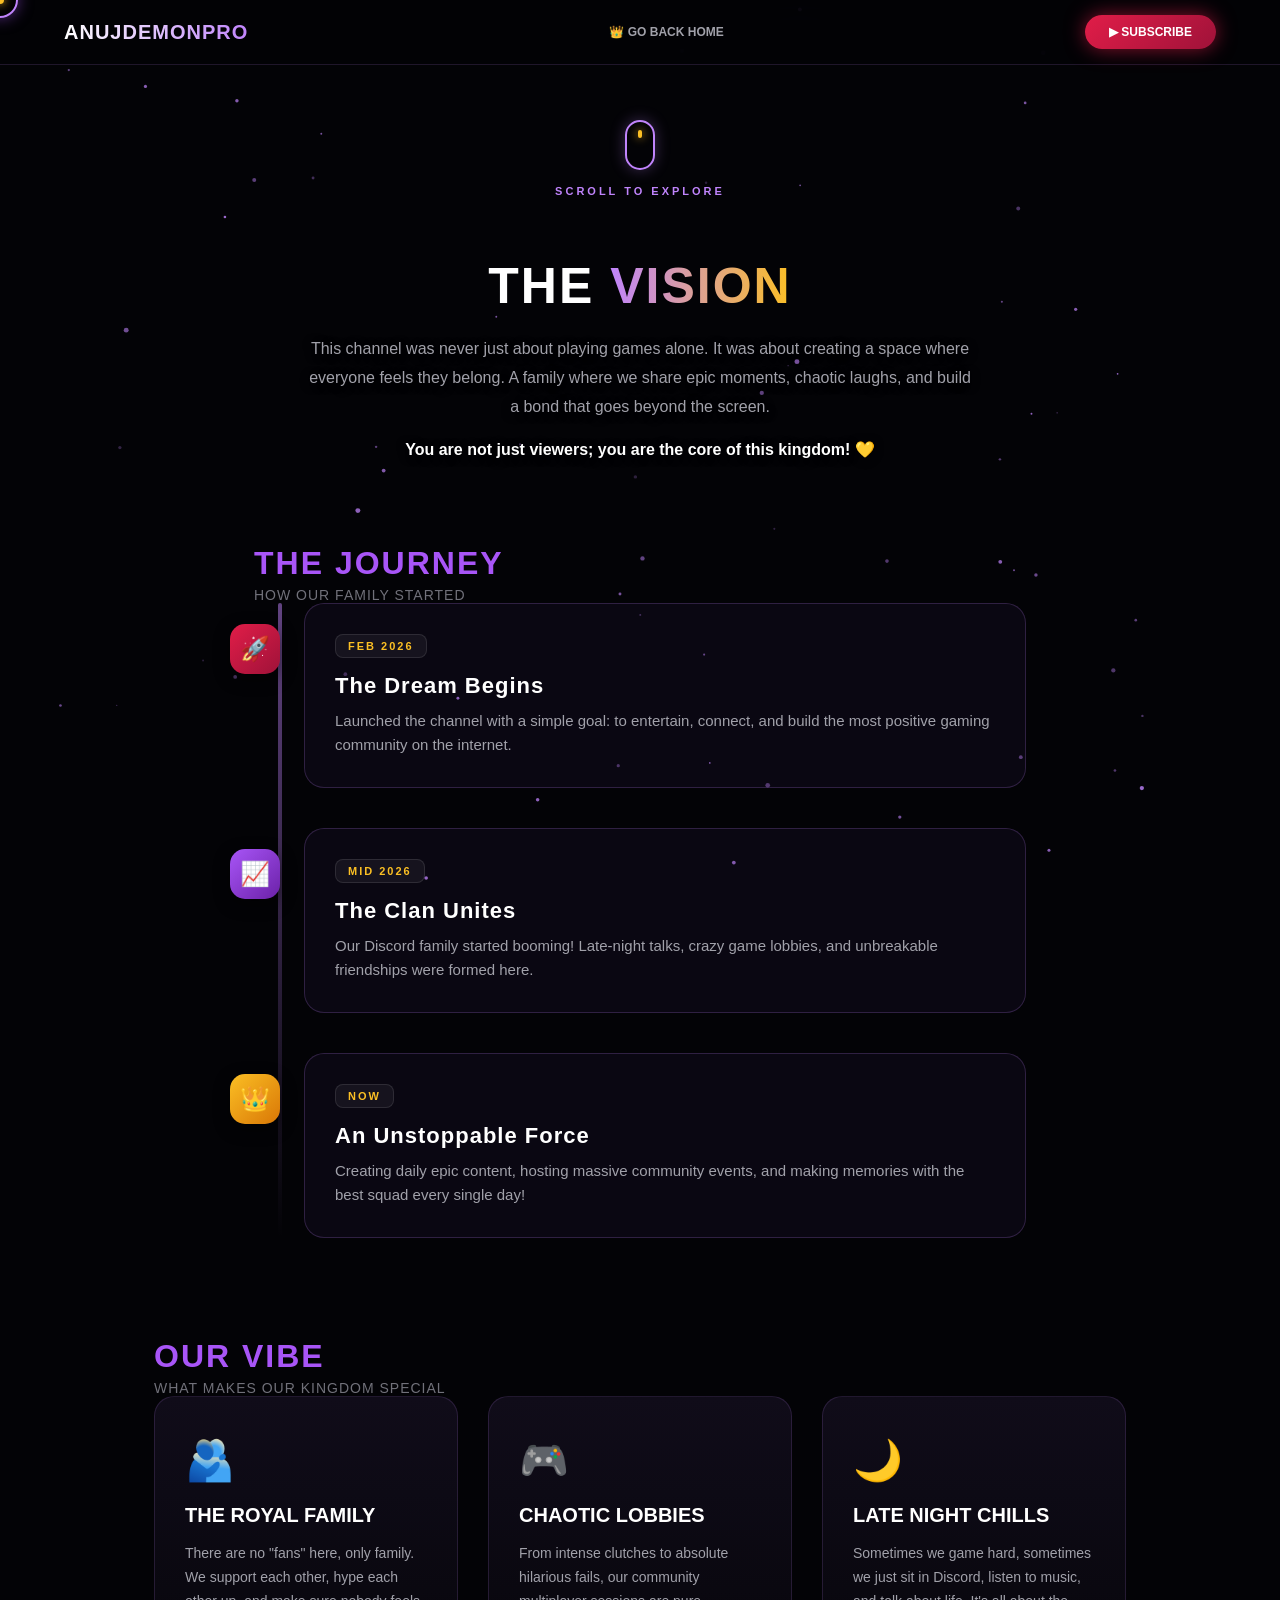
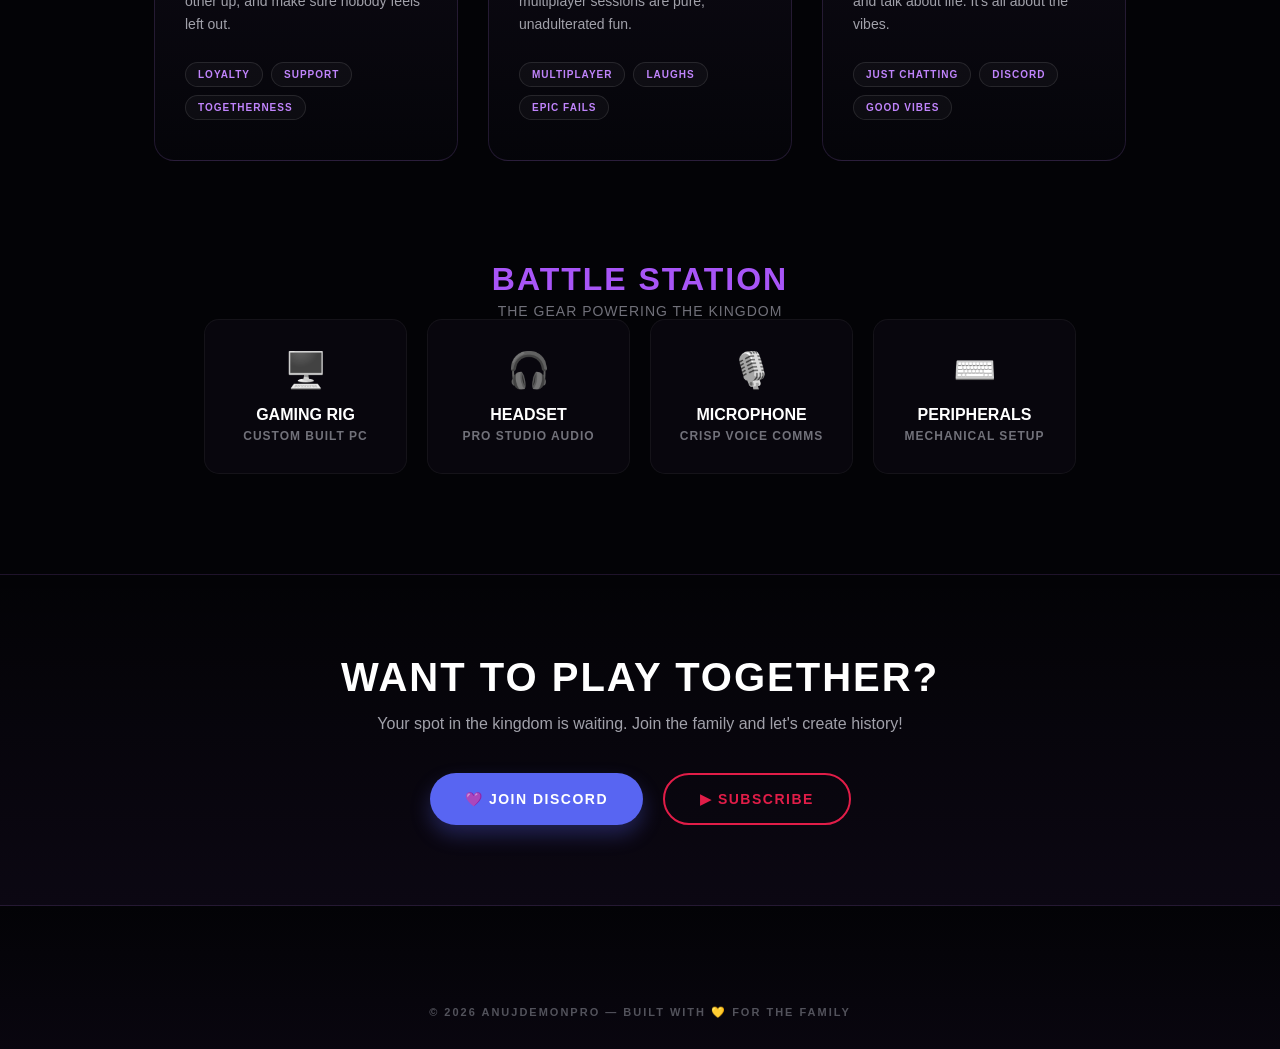
==== explore.html @ 18b60861 "Add files via upload" ====
<!DOCTYPE html>
<html lang="en">
<head>
    <meta charset="UTF-8">
    <meta name="viewport" content="width=device-width, initial-scale=1.0">
    <title>The Journey & Family | Anujdemonpro</title>
    <!-- Dono CSS Linked -->
    <link rel="stylesheet" href="style.css">
    <link rel="stylesheet" href="explore.css">
</head>
<body>

    <!-- CUSTOM CURSOR & PARTICLES -->
    <div class="cursor-dot"></div>
    <div class="cursor-outline"></div>
    <canvas id="particles-canvas"></canvas>

    <!-- NAVIGATION BAR -->
    <nav>
        <div class="logo-box">
            <span class="logo-title">ANUJDEMONPRO</span>
        </div>
        <div class="nav-links">
            <a href="index.html#home" class="snd-hover">👑 Go Back Home</a>
        </div>
        <a href="https://youtube.com/@anujdemonpro" target="_blank" style="text-decoration: none;">
            <button class="sub-btn snd-click touch-anim">▶ Subscribe</button>
        </a>
    </nav>

    <!-- SPACER FOR NAVBAR -->
    <div style="height: 100px;"></div>

    <!-- BOUNCING SCROLL INDICATOR -->
    <div class="scroll-wrapper reveal">
        <div class="mouse-icon">
            <div class="wheel"></div>
        </div>
        <span class="scroll-text">Scroll to Explore</span>
    </div>

    <!-- THE VISION (Family Focus) -->
    <section class="vision-section reveal">
        <h1 class="page-main-title">THE <span class="highlight">VISION</span></h1>
        <p class="vision-desc">
            This channel was never just about playing games alone. It was about creating a space where everyone feels they belong. 
            A family where we share epic moments, chaotic laughs, and build a bond that goes beyond the screen. 
            <strong>You are not just viewers; you are the core of this kingdom! 💛</strong>
        </p>
    </section>

    <!-- THE JOURNEY TIMELINE -->
    <section class="journey-section">
        <div class="section-header reveal">
            <h2 class="content-title">THE JOURNEY</h2>
            <p class="content-subtitle">How our family started</p>
        </div>
        
        <div class="timeline-container">
            <!-- Timeline Item 1 -->
            <div class="timeline-box reveal touch-anim">
                <div class="icon-block start-icon">🚀</div>
                <div class="timeline-content">
                    <span class="date-badge">FEB 2026</span>
                    <h3 class="box-title">The Dream Begins</h3>
                    <p class="box-desc">Launched the channel with a simple goal: to entertain, connect, and build the most positive gaming community on the internet.</p>
                </div>
            </div>

            <!-- Timeline Item 2 -->
            <div class="timeline-box reveal touch-anim">
                <div class="icon-block growth-icon">📈</div>
                <div class="timeline-content">
                    <span class="date-badge">MID 2026</span>
                    <h3 class="box-title">The Clan Unites</h3>
                    <p class="box-desc">Our Discord family started booming! Late-night talks, crazy game lobbies, and unbreakable friendships were formed here.</p>
                </div>
            </div>

            <!-- Timeline Item 3 -->
            <div class="timeline-box reveal touch-anim">
                <div class="icon-block crown-icon">👑</div>
                <div class="timeline-content">
                    <span class="date-badge">NOW</span>
                    <h3 class="box-title">An Unstoppable Force</h3>
                    <p class="box-desc">Creating daily epic content, hosting massive community events, and making memories with the best squad every single day!</p>
                </div>
            </div>
        </div>
    </section>

    <!-- OUR GAMING VIBES CARDS -->
    <section class="vibe-section">
        <div class="section-header reveal">
            <h2 class="content-title">OUR VIBE</h2>
            <p class="content-subtitle">What makes our kingdom special</p>
        </div>

        <div class="vibe-grid">
            <div class="vibe-card reveal touch-anim">
                <div class="vibe-icon">🫂</div>
                <h3 class="vibe-title">The Royal Family</h3>
                <p class="vibe-desc">There are no "fans" here, only family. We support each other, hype each other up, and make sure nobody feels left out.</p>
                <div class="vibe-tags">
                    <span>Loyalty</span>
                    <span>Support</span>
                    <span>Togetherness</span>
                </div>
            </div>

            <div class="vibe-card reveal touch-anim">
                <div class="vibe-icon">🎮</div>
                <h3 class="vibe-title">Chaotic Lobbies</h3>
                <p class="vibe-desc">From intense clutches to absolute hilarious fails, our community multiplayer sessions are pure, unadulterated fun.</p>
                <div class="vibe-tags">
                    <span>Multiplayer</span>
                    <span>Laughs</span>
                    <span>Epic Fails</span>
                </div>
            </div>

            <div class="vibe-card reveal touch-anim">
                <div class="vibe-icon">🌙</div>
                <h3 class="vibe-title">Late Night Chills</h3>
                <p class="vibe-desc">Sometimes we game hard, sometimes we just sit in Discord, listen to music, and talk about life. It's all about the vibes.</p>
                <div class="vibe-tags">
                    <span>Just Chatting</span>
                    <span>Discord</span>
                    <span>Good Vibes</span>
                </div>
            </div>
        </div>
    </section>

    <!-- BATTLE STATION SETUP -->
    <section class="setup-section reveal">
        <div class="section-header">
            <h2 class="content-title">BATTLE STATION</h2>
            <p class="content-subtitle">The gear powering the kingdom</p>
        </div>
        <div class="setup-grid">
            <div class="setup-item touch-anim">
                <div class="setup-icon">🖥️</div>
                <h4>Gaming Rig</h4>
                <p>Custom Built PC</p>
            </div>
            <div class="setup-item touch-anim">
                <div class="setup-icon">🎧</div>
                <h4>Headset</h4>
                <p>Pro Studio Audio</p>
            </div>
            <div class="setup-item touch-anim">
                <div class="setup-icon">🎙️</div>
                <h4>Microphone</h4>
                <p>Crisp Voice Comms</p>
            </div>
            <div class="setup-item touch-anim">
                <div class="setup-icon">⌨️</div>
                <h4>Peripherals</h4>
                <p>Mechanical Setup</p>
            </div>
        </div>
    </section>

    <!-- CALL TO ACTION -->
    <section class="cta-section reveal">
        <h2 class="cta-title">WANT TO PLAY TOGETHER?</h2>
        <p class="cta-desc">Your spot in the kingdom is waiting. Join the family and let's create history!</p>
        <div class="cta-buttons">
            <a href="https://discord.gg/5fRu2tfrH" target="_blank" class="cta-btn discord-btn touch-anim">💜 JOIN DISCORD</a>
            <a href="https://youtube.com/@anujdemonpro" target="_blank" class="cta-btn yt-btn touch-anim">▶ SUBSCRIBE</a>
        </div>
    </section>

    <!-- FOOTER -->
    <footer class="main-footer" style="margin-top: 0;">
        <div class="footer-bottom">
            <p>© 2026 ANUJDEMONPRO — BUILT WITH 💛 FOR THE FAMILY</p>
        </div>
    </footer>

    <!-- MAIN SOUNDS & CURSOR SCRIPT -->
    <script src="script.js"></script>
    
    <!-- YAHAN TERA NAYA 3D TILT & MAGNETIC ANIMATION SCRIPT HAI -->
    <script src="explore-anim.js"></script>
</body>
</html>
---- style.css ----
:root {
    --purple: #c084fc;
    --purple-glow: #a855f7;
    --yellow: #fbbf24;
    --red: #e11d48;
    --bg-dark: #030306;
}

* { margin: 0; padding: 0; box-sizing: border-box; cursor: none !important; }
html { scroll-behavior: smooth; }

body { 
    background-color: var(--bg-dark); 
    color: white; 
    font-family: 'Segoe UI', Roboto, sans-serif; 
    overflow-x: hidden;
    position: relative;
}

/* Custom Gaming Cursor */
.cursor-dot, .cursor-outline {
    pointer-events: none;
    position: fixed;
    top: 0; left: 0;
    transform: translate(-50%, -50%);
    border-radius: 50%;
    z-index: 9999;
    transition: opacity 0.3s ease;
}
.cursor-dot { width: 8px; height: 8px; background-color: var(--yellow); box-shadow: 0 0 10px var(--yellow); }
.cursor-outline { width: 36px; height: 36px; border: 2px solid var(--purple); box-shadow: 0 0 15px rgba(168, 85, 247, 0.5); transition: transform 0.15s ease-out, width 0.2s, height 0.2s; }

/* Interactive Particles Canvas */
#particles-canvas { position: fixed; top: 0; left: 0; width: 100%; height: 100%; pointer-events: none; z-index: 1; }

/* Navigation Bar */
nav { 
    display: flex; justify-content: space-between; align-items: center; 
    padding: 15px 5%; background: rgba(3, 3, 6, 0.85); backdrop-filter: blur(20px);
    position: fixed; top: 0; left: 0; width: 100%; z-index: 1000;
    border-bottom: 1px solid rgba(192, 132, 252, 0.15);
}
.logo-box { display: flex; align-items: center; gap: 12px; }
.logo-title { font-weight: 900; font-size: 20px; letter-spacing: 1px; background: linear-gradient(90deg, #fff, var(--purple)); -webkit-background-clip: text; -webkit-text-fill-color: transparent; }
.nav-links { display: flex; gap: 25px; font-size: 12px; font-weight: 700; text-transform: uppercase; }
.nav-links a { color: #a1a1aa; text-decoration: none; transition: 0.3s; }
.nav-links a:hover { color: var(--purple); }
.sub-btn { 
    background: linear-gradient(135deg, var(--red), #9f1239); padding: 10px 24px; border-radius: 20px; border: none; 
    color: white; font-weight: 800; font-size: 12px; text-transform: uppercase;
    box-shadow: 0 0 20px rgba(225, 29, 72, 0.6); transition: all 0.3s ease;
}
.sub-btn:hover { transform: scale(1.08); box-shadow: 0 0 30px rgba(225, 29, 72, 0.9); }

/* Hero Section */
.hero-section {
    min-height: 100vh; width: 100%; display: flex; align-items: center; padding: 120px 5% 60px 5%;
    background-image: linear-gradient(180deg, rgba(3, 3, 6, 0.4) 0%, rgba(3, 3, 6, 0.1) 50%, rgba(3, 3, 6, 0.95) 100%), 
                      url('https://cdn.phototourl.com/free/2026-07-29-9d5be3e8-eceb-4cd6-99ad-277b46fce14f.png');
    background-size: cover; background-position: center center; background-repeat: no-repeat; position: relative; z-index: 2;
}
.hero-content { max-width: 600px; z-index: 2; }
.tag-badge { display: inline-flex; align-items: center; gap: 8px; font-size: 11px; font-weight: 800; color: var(--yellow); letter-spacing: 2px; margin-bottom: 15px; text-transform: uppercase; padding: 6px 16px; background: rgba(251, 191, 36, 0.15); border-radius: 30px; border: 1px solid rgba(251, 191, 36, 0.4); backdrop-filter: blur(10px); }
.main-title { font-size: clamp(34px, 5.5vw, 65px); font-weight: 900; line-height: 1.05; letter-spacing: 1px; margin-bottom: 15px; text-transform: uppercase; text-shadow: 0 4px 20px rgba(0,0,0,0.8); }
.title-shimmer { background: linear-gradient(90deg, var(--purple), var(--yellow), #38bdf8, var(--purple)); background-size: 300%; -webkit-background-clip: text; -webkit-text-fill-color: transparent; animation: shimmer 5s linear infinite; }
@keyframes shimmer { 0% { background-position: 0% 50%; } 100% { background-position: 300% 50%; } }
.description { font-size: 15px; color: #e4e4e7; line-height: 1.6; margin-bottom: 25px; text-shadow: 0 2px 10px rgba(0,0,0,0.9); }
.btn-container { display: flex; gap: 15px; flex-wrap: wrap; }
.btn-ultra { background: linear-gradient(135deg, #a855f7, #6b21a8); color: white; padding: 14px 32px; border-radius: 30px; border: none; font-weight: 800; font-size: 12px; letter-spacing: 1.5px; box-shadow: 0 0 25px rgba(168, 85, 247, 0.6); text-transform: uppercase; transition: all 0.3s ease; }
.btn-ultra:hover { transform: translateY(-3px) scale(1.03); box-shadow: 0 0 35px rgba(168, 85, 247, 0.9); }
.btn-secondary { background: rgba(0, 0, 0, 0.4); color: white; padding: 14px 32px; border-radius: 30px; border: 1px solid rgba(255, 255, 255, 0.3); font-weight: 800; font-size: 12px; letter-spacing: 1.5px; backdrop-filter: blur(10px); text-transform: uppercase; transition: all 0.3s ease; }
.btn-secondary:hover { background: rgba(255, 255, 255, 0.15); transform: translateY(-3px); border-color: var(--purple); }

/* Stats Card */
.stats-wrapper { padding: 20px 5% 40px 5%; position: relative; z-index: 2; background: var(--bg-dark); }
.stats-card { max-width: 1100px; margin: 0 auto; background: rgba(12, 8, 20, 0.85); border: 1px solid rgba(251, 191, 36, 0.2); border-radius: 20px; padding: 50px 30px; display: flex; justify-content: space-around; flex-wrap: wrap; gap: 40px; box-shadow: 0 10px 40px rgba(0,0,0,0.8), inset 0 0 30px rgba(192, 132, 252, 0.05); backdrop-filter: blur(10px); }
.stat-box { text-align: center; flex: 1; min-width: 180px; }
.stat-number { font-size: clamp(36px, 5vw, 48px); font-weight: 900; font-family: 'Arial Black', Impact, sans-serif; background: linear-gradient(90deg, var(--purple), var(--yellow)); -webkit-background-clip: text; -webkit-text-fill-color: transparent; margin-bottom: 10px; letter-spacing: 1px; transition: all 0.3s ease; }
.stat-number.active-anim { animation: pulseGlow 2s infinite alternate ease-in-out; }
@keyframes pulseGlow { 0% { filter: drop-shadow(0 0 5px rgba(192, 132, 252, 0.4)); transform: scale(1); } 100% { filter: drop-shadow(0 0 15px rgba(251, 191, 36, 0.6)); transform: scale(1.05); } }
.stat-label { font-size: 12px; color: #71717a; text-transform: uppercase; letter-spacing: 2px; font-weight: 800; }

/* PROFILE BIO SECTION */
.bio-wrapper { padding: 40px 5%; position: relative; z-index: 2; display: flex; justify-content: center; }
.bio-card { 
    background: #0d0a15; border-radius: 24px; overflow: hidden; 
    max-width: 420px; width: 100%; 
    box-shadow: 0 15px 40px rgba(0,0,0,0.7), 0 0 20px rgba(255, 51, 133, 0.1); 
    border: 1px solid rgba(255, 51, 133, 0.2);
    transition: transform 0.5s cubic-bezier(0.175, 0.885, 0.32, 1.275), box-shadow 0.5s ease;
}
.bio-card:hover { transform: translateY(-10px) scale(1.02); box-shadow: 0 20px 50px rgba(0,0,0,0.8), 0 0 40px rgba(255, 51, 133, 0.4); border-color: #ff007f; }
.bio-header-bg { background: linear-gradient(135deg, #ff007f, #9d4edd); padding: 50px 20px; display: flex; justify-content: center; align-items: center; position: relative; background-image: radial-gradient(white 1px, transparent 1px); background-size: 30px 30px; background-position: 0 0, 15px 15px; }
@keyframes floatAvatar { 0% { transform: translateY(0px); box-shadow: 0 10px 30px rgba(0,0,0,0.4); } 50% { transform: translateY(-12px); box-shadow: 0 25px 45px rgba(255, 255, 255, 0.4); } 100% { transform: translateY(0px); box-shadow: 0 10px 30px rgba(0,0,0,0.4); } }
.bio-avatar { width: 170px; height: 170px; border-radius: 20px; object-fit: cover; border: 3px solid rgba(255,255,255,0.4); animation: floatAvatar 4s ease-in-out infinite; transition: transform 0.4s cubic-bezier(0.175, 0.885, 0.32, 1.275); }
.bio-avatar:hover { transform: scale(1.1) rotate(5deg) !important; border-color: white; }
.bio-content { padding: 30px; }
.bio-subtitle { color: #fbbf24; font-size: 11px; font-weight: 800; letter-spacing: 2px; text-transform: uppercase; display: block; margin-bottom: 12px; }
.bio-title { color: #ff3385; font-size: 26px; font-weight: 900; letter-spacing: 1px; margin-bottom: 20px; text-transform: uppercase; }
.bio-text { font-size: 14px; line-height: 1.6; margin-bottom: 15px; }
.primary-text { color: #f4f4f5; font-size: 15px;}
.secondary-text { color: #8f8f9d; }

.bio-tags { display: flex; gap: 10px; flex-wrap: wrap; margin: 25px 0; }
.game-tag { font-size: 10px; font-weight: 800; padding: 6px 14px; border-radius: 8px; text-transform: uppercase; letter-spacing: 1px; }
.vibe-tag { background: rgba(255, 51, 133, 0.1); color: #ff3385; border: 1px solid rgba(255, 51, 133, 0.3); }
.fun-tag { background: rgba(168, 85, 247, 0.1); color: #c084fc; border: 1px solid rgba(168, 85, 247, 0.3); }
.fam-tag { background: rgba(251, 191, 36, 0.1); color: #fbbf24; border: 1px solid rgba(251, 191, 36, 0.3); }
.read-more-link { color: #ff3385; font-size: 12px; font-weight: 800; text-transform: uppercase; letter-spacing: 2px; text-decoration: none; display: inline-block; transition: 0.3s; }
.read-more-link:hover { color: #fff; transform: translateX(5px); }

/* SOCIAL COMMUNITY SECTION - Grid Background & Glowing Borders */
.social-wrapper { padding: 60px 5% 100px 5%; position: relative; z-index: 2; background: var(--bg-dark); background-image: linear-gradient(rgba(255, 255, 255, 0.02) 1px, transparent 1px), linear-gradient(90deg, rgba(255, 255, 255, 0.02) 1px, transparent 1px); background-size: 40px 40px; }
.social-header { text-align: center; margin-bottom: 50px; }
.content-title { font-size: 32px; font-weight: 900; color: var(--purple-glow); text-transform: uppercase; letter-spacing: 2px; margin-bottom: 5px; }
.content-subtitle { color: #71717a; font-size: 14px; text-transform: uppercase; letter-spacing: 1px; }

.social-cards-container { display: flex; justify-content: center; gap: 30px; flex-wrap: wrap; max-width: 1200px; margin: 0 auto; }
.social-card { display: flex; align-items: center; gap: 20px; width: 100%; max-width: 350px; padding: 25px; border-radius: 20px; text-decoration: none; transition: all 0.4s cubic-bezier(0.175, 0.885, 0.32, 1.275); position: relative; overflow: hidden; }

@keyframes borderGlow { 0% { background-position: 0% 50%; } 50% { background-position: 100% 50%; } 100% { background-position: 0% 50%; } }

.discord-card { border: 2px solid transparent; background: linear-gradient(rgba(15, 10, 25, 0.95), rgba(15, 10, 25, 0.95)) padding-box, linear-gradient(90deg, transparent, #5865F2, #5865F2, transparent) border-box; background-size: 300% 300%; animation: borderGlow 4s linear infinite; box-shadow: 0 10px 30px rgba(88, 101, 242, 0.05); }
.discord-card:hover { transform: translateY(-10px) scale(1.03); box-shadow: 0 15px 40px rgba(88, 101, 242, 0.4), inset 0 0 20px rgba(88, 101, 242, 0.1); }
.discord-icon { color: #5865F2; filter: drop-shadow(0 0 15px rgba(88, 101, 242, 0.6)); }

.insta-card { border: 2px solid transparent; background: linear-gradient(rgba(15, 10, 25, 0.95), rgba(15, 10, 25, 0.95)) padding-box, linear-gradient(90deg, transparent, #E1306C, #F56040, transparent) border-box; background-size: 300% 300%; animation: borderGlow 4s linear infinite reverse; box-shadow: 0 10px 30px rgba(225, 48, 108, 0.05); }
.insta-card:hover { transform: translateY(-10px) scale(1.03); box-shadow: 0 15px 40px rgba(225, 48, 108, 0.4), inset 0 0 20px rgba(225, 48, 108, 0.1); }
.insta-icon { color: #E1306C; filter: drop-shadow(0 0 15px rgba(225, 48, 108, 0.6)); }

.youtube-card { border: 2px solid transparent; background: linear-gradient(rgba(15, 10, 25, 0.95), rgba(15, 10, 25, 0.95)) padding-box, linear-gradient(90deg, transparent, #FF0000, #ff4d4d, transparent) border-box; background-size: 300% 300%; animation: borderGlow 4s linear infinite; box-shadow: 0 10px 30px rgba(255, 0, 0, 0.05); }
.youtube-card:hover { transform: translateY(-10px) scale(1.03); box-shadow: 0 15px 40px rgba(255, 0, 0, 0.4), inset 0 0 20px rgba(255, 0, 0, 0.1); }
.youtube-icon { color: #FF0000; filter: drop-shadow(0 0 15px rgba(255, 0, 0, 0.6)); }

.social-icon { transition: transform 0.4s ease; display: flex; justify-content: center; align-items: center; }
.social-card:hover .social-icon { transform: scale(1.2) rotate(-5deg); }
.social-text h3 { color: #fff; font-size: 18px; font-weight: 900; letter-spacing: 1px; text-transform: uppercase; margin-bottom: 5px; }
.social-text p { color: #a1a1aa; font-size: 12px; font-weight: 600; text-transform: uppercase; letter-spacing: 1px; }

/* Reveal Classes */
.reveal { opacity: 0; transform: translateY(30px); transition: all 0.8s ease; }
.reveal.active { opacity: 1; transform: translateY(0); }

/* MAIN SPARKLE FOOTER */
.main-footer {
    position: relative;
    background: linear-gradient(to bottom, #030306, #09060f);
    border-top: 1px solid rgba(192, 132, 252, 0.15);
    padding: 70px 5% 30px 5%;
    overflow: hidden;
    z-index: 2;
}

.footer-sparkles {
    position: absolute; top: 0; left: 0; right: 0; bottom: 0;
    background-image: 
        radial-gradient(circle at 15% 25%, rgba(192, 132, 252, 0.5) 1px, transparent 2px),
        radial-gradient(circle at 85% 35%, rgba(251, 191, 36, 0.6) 2px, transparent 3px),
        radial-gradient(circle at 35% 75%, rgba(255, 51, 133, 0.5) 1.5px, transparent 2px),
        radial-gradient(circle at 75% 85%, rgba(56, 189, 248, 0.6) 2px, transparent 3px),
        radial-gradient(circle at 50% 15%, rgba(255, 255, 255, 0.4) 1px, transparent 2px);
    background-size: 120px 120px;
    animation: sparkleAnim 4s infinite alternate ease-in-out; opacity: 0.7; pointer-events: none; 
}
@keyframes sparkleAnim {
    0% { opacity: 0.2; transform: translateY(0) scale(1); }
    50% { opacity: 1; transform: translateY(-5px) scale(1.1); }
    100% { opacity: 0.2; transform: translateY(-10px) scale(1); }
}

.footer-content { display: flex; justify-content: space-between; flex-wrap: wrap; gap: 50px; max-width: 1100px; margin: 0 auto; padding-bottom: 40px; border-bottom: 1px solid rgba(255, 255, 255, 0.05); position: relative; z-index: 5; }

.footer-brand { flex: 2; min-width: 300px; }
.footer-logo-container { display: flex; align-items: center; gap: 15px; margin-bottom: 20px; }
.footer-icon { background: linear-gradient(135deg, #ff007f, #9d4edd); width: 45px; height: 45px; border-radius: 12px; display: flex; justify-content: center; align-items: center; font-size: 22px; box-shadow: 0 0 20px rgba(255, 0, 127, 0.4); }
.footer-name-box { display: flex; flex-direction: column; }
.footer-name { color: #ff3385; font-size: 20px; font-weight: 900; letter-spacing: 2px; }
.footer-handle { color: #71717a; font-size: 11px; font-weight: 600; text-transform: uppercase; letter-spacing: 1px; }
.footer-desc { color: #a1a1aa; font-size: 14px; line-height: 1.7; max-width: 380px; }

.footer-links-group { flex: 1; min-width: 150px; display: flex; flex-direction: column; gap: 15px; }
.footer-heading { color: #a1a1aa; font-size: 12px; font-weight: 800; letter-spacing: 3px; text-transform: uppercase; margin-bottom: 10px; }
.footer-links-group a { color: #c084fc; text-decoration: none; font-size: 14px; font-weight: 700; transition: 0.3s; display: inline-flex; align-items: center; gap: 8px; }
.footer-links-group a:hover { color: #fbbf24; transform: translateX(5px); }

.footer-social-row { display: flex; flex-direction: row; gap: 20px; flex-wrap: wrap; }
.footer-social-row a { display: flex; align-items: center; gap: 8px; color: #a1a1aa; text-decoration: none; font-size: 14px; font-weight: 700; transition: all 0.3s ease; }
.footer-social-row a svg { transition: transform 0.3s ease; }
.footer-social-row a:hover { transform: translateY(-3px); }
.footer-social-row a:hover svg { transform: scale(1.2); }

.footer-social-row a.yt-link:hover { color: #FF0000; filter: drop-shadow(0 0 5px rgba(255, 0, 0, 0.5)); }
.footer-social-row a.dc-link:hover { color: #5865F2; filter: drop-shadow(0 0 5px rgba(88, 101, 242, 0.5)); }
.footer-social-row a.ig-link:hover { color: #E1306C; filter: drop-shadow(0 0 5px rgba(225, 48, 108, 0.5)); }

.footer-bottom { text-align: center; padding-top: 30px; color: #52525b; font-size: 11px; font-weight: 700; letter-spacing: 2px; text-transform: uppercase; position: relative; z-index: 5; }

/* Global Mobile Fixes */
@media (max-width: 768px) {
    * { cursor: auto !important; }
    .cursor-dot, .cursor-outline { display: none; }
    nav { flex-direction: column; padding: 10px; gap: 10px; height: auto; }
    .logo-title { font-size: 16px; }
    .nav-links { display: none; }
    .sub-btn { padding: 6px 15px; font-size: 10px; }
    .hero-section { min-height: auto; padding: 110px 5% 50px 5%; text-align: center; justify-content: center; background-position: center top; }
    .hero-content { background: rgba(3, 3, 6, 0.55); padding: 25px 20px; border-radius: 20px; backdrop-filter: blur(10px); }
    .social-card { max-width: 100%; }
    .bio-card { max-width: 100%; }
    .footer-content { flex-direction: column; text-align: center; gap: 30px; }
    .footer-logo-container { justify-content: center; }
    .footer-desc { margin: 0 auto; }
    .footer-links-group { align-items: center; }
    .footer-social-row { justify-content: center; }
}
---- explore.css ----
/* ==================================================
   🔥 EXPLORE PAGE CSS (LAYOUT & PRO ANIMATIONS) 🔥
================================================== */

/* SCROLL INDICATOR ANIMATION */
.scroll-wrapper { display: flex; flex-direction: column; align-items: center; justify-content: center; margin: 20px 0 60px 0; }
.mouse-icon { width: 30px; height: 50px; border: 2px solid var(--purple, #a855f7); border-radius: 20px; position: relative; box-shadow: 0 0 15px rgba(192, 132, 252, 0.3); }
.wheel { width: 4px; height: 8px; background: var(--yellow, #fbbf24); border-radius: 4px; position: absolute; top: 8px; left: 50%; transform: translateX(-50%); animation: scrollBounce 2s infinite cubic-bezier(0.15, 0.41, 0.69, 0.94); box-shadow: 0 0 10px var(--yellow, #fbbf24); }
@keyframes scrollBounce { 0% { opacity: 1; transform: translate(-50%, 0); } 50% { opacity: 0; transform: translate(-50%, 20px); } 100% { opacity: 0; transform: translate(-50%, 0); } }
.scroll-text { font-size: 11px; color: var(--purple, #a855f7); margin-top: 15px; font-weight: 800; text-transform: uppercase; letter-spacing: 3px; animation: pulseText 2s infinite; }
@keyframes pulseText { 0%, 100% { opacity: 0.5; } 50% { opacity: 1; } }

/* GLOBAL TOUCH/CLICK ANIMATION (Feels like pressing a real button) */
.touch-anim { transition: transform 0.2s cubic-bezier(0.4, 0, 0.2, 1), box-shadow 0.2s ease, border-color 0.2s ease; cursor: pointer; }
.touch-anim:active { transform: scale(0.95) translateY(2px) !important; box-shadow: 0 0 10px rgba(192, 132, 252, 0.8) !important; }

/* REVEAL ON SCROLL */
.reveal { opacity: 0; transform: translateY(40px); transition: all 0.8s cubic-bezier(0.5, 0, 0, 1); }
.reveal.active { opacity: 1; transform: translateY(0); }

/* THE VISION SECTION */
.vision-section { text-align: center; max-width: 800px; margin: 0 auto 80px auto; padding: 0 5%; }
.page-main-title { font-size: clamp(30px, 5vw, 50px); font-weight: 900; letter-spacing: 2px; margin-bottom: 20px; color: #fff; }
.page-main-title .highlight { 
    background: linear-gradient(90deg, var(--purple, #a855f7), var(--yellow, #fbbf24)); 
    -webkit-background-clip: text; 
    -webkit-text-fill-color: transparent; 
    animation: neonPulse 2s infinite alternate; 
}

@keyframes neonPulse {
    0% { filter: drop-shadow(0 0 5px rgba(251, 191, 36, 0.4)); }
    100% { filter: drop-shadow(0 0 20px rgba(168, 85, 247, 0.9)); }
}

.vision-desc { font-size: 16px; color: #a1a1aa; line-height: 1.8; text-shadow: 0 2px 10px rgba(0,0,0,0.5); }
.vision-desc strong { color: #fff; font-weight: 800; display: block; margin-top: 15px; }

/* THE JOURNEY TIMELINE (Blocky Icon Style) */
.journey-section { max-width: 900px; margin: 0 auto 100px auto; padding: 0 5%; position: relative; }
.timeline-container { position: relative; padding-left: 50px; }
.timeline-container::before { content: ''; position: absolute; left: 24px; top: 0; bottom: 0; width: 4px; background: linear-gradient(to bottom, var(--purple, #a855f7), transparent); border-radius: 5px; opacity: 0.5; }

.timeline-box { 
    position: relative; background: rgba(15, 10, 25, 0.7); border: 1px solid rgba(192, 132, 252, 0.2); border-radius: 20px; padding: 30px; margin-bottom: 40px; backdrop-filter: blur(10px); 
    transition: transform 0.3s cubic-bezier(0.175, 0.885, 0.32, 1.275), background 0.3s ease, box-shadow 0.3s ease;
    will-change: transform;
}
.timeline-box:hover { border-color: var(--purple, #a855f7); transform: translateX(10px); box-shadow: 0 10px 30px rgba(168, 85, 247, 0.15); }

/* Timeline Icons (Left Side) */
.icon-block { 
    position: absolute; left: -75px; top: 20px; width: 50px; height: 50px; border-radius: 15px; display: flex; justify-content: center; align-items: center; font-size: 24px; font-weight: bold; color: white; box-shadow: 0 5px 15px rgba(0,0,0,0.5); z-index: 2; transition: transform 0.3s ease; 
    animation: floatAnim 3.5s ease-in-out infinite; 
}
.start-icon { background: linear-gradient(135deg, #e11d48, #9f1239); }
.growth-icon { background: linear-gradient(135deg, #a855f7, #6b21a8); }
.crown-icon { background: linear-gradient(135deg, #fbbf24, #d97706); }
.timeline-box:hover .icon-block { transform: scale(1.15) rotate(5deg); }

.date-badge { display: inline-block; background: rgba(255,255,255,0.05); border: 1px solid rgba(255,255,255,0.1); padding: 5px 12px; border-radius: 8px; font-size: 11px; font-weight: 800; color: var(--yellow, #fbbf24); letter-spacing: 2px; margin-bottom: 15px; }
.box-title { font-size: 22px; font-weight: 900; color: #fff; margin-bottom: 10px; letter-spacing: 1px; }
.box-desc { font-size: 15px; color: #a1a1aa; line-height: 1.6; }

/* OUR VIBE CARDS (Family Focus) */
.vibe-section { max-width: 1100px; margin: 0 auto 100px auto; padding: 0 5%; }
.vibe-grid { display: grid; grid-template-columns: repeat(auto-fit, minmax(300px, 1fr)); gap: 30px; }
.vibe-card { 
    background: linear-gradient(180deg, rgba(20, 15, 30, 0.8) 0%, rgba(5, 5, 10, 0.9) 100%); border: 1px solid rgba(192, 132, 252, 0.15); border-radius: 20px; padding: 40px 30px; position: relative; overflow: hidden; 
    transition: transform 0.3s cubic-bezier(0.175, 0.885, 0.32, 1.275), background 0.3s ease, box-shadow 0.3s ease;
    will-change: transform;
}
.vibe-card:hover { border-color: rgba(168, 85, 247, 0.8); transform: translateY(-10px); box-shadow: 0 15px 40px rgba(168, 85, 247, 0.2); }

.vibe-icon { 
    font-size: 40px; margin-bottom: 20px; transition: transform 0.4s ease; 
    animation: floatAnim 4s ease-in-out infinite; 
    animation-delay: 1s; 
}
.vibe-card:hover .vibe-icon { transform: scale(1.2) translateY(-5px); }
.vibe-title { font-size: 20px; color: #fff; font-weight: 900; text-transform: uppercase; margin-bottom: 15px; }
.vibe-desc { font-size: 14px; color: #a1a1aa; line-height: 1.7; margin-bottom: 25px; min-height: 70px; }

.vibe-tags { display: flex; gap: 8px; flex-wrap: wrap; }
.vibe-tags span { background: rgba(255,255,255,0.03); border: 1px solid rgba(255,255,255,0.1); color: var(--purple, #a855f7); font-size: 10px; font-weight: 800; padding: 6px 12px; border-radius: 20px; text-transform: uppercase; letter-spacing: 1px; transition: 0.3s; }
.vibe-card:hover .vibe-tags span { background: rgba(168, 85, 247, 0.15); border-color: var(--purple, #a855f7); color: #fff; }

/* BATTLE STATION SETUP */
.setup-section { max-width: 1000px; margin: 0 auto 100px auto; padding: 0 5%; text-align: center; }
.setup-grid { display: flex; justify-content: center; flex-wrap: wrap; gap: 20px; }
.setup-item { 
    background: rgba(10, 8, 15, 0.8); border: 1px solid rgba(255,255,255,0.05); border-radius: 15px; padding: 30px 20px; min-width: 200px; flex: 1; max-width: 250px; 
    transition: transform 0.3s cubic-bezier(0.175, 0.885, 0.32, 1.275), background 0.3s ease, box-shadow 0.3s ease;
    will-change: transform;
}
.setup-item:hover { border-color: var(--yellow, #fbbf24); background: rgba(251, 191, 36, 0.05); }

.setup-icon { 
    font-size: 35px; margin-bottom: 15px; filter: grayscale(100%); transition: all 0.3s ease; 
    animation: floatAnim 3.5s ease-in-out infinite;
}
.setup-item:hover .setup-icon { filter: grayscale(0%); transform: scale(1.2); }
.setup-item h4 { color: #fff; font-size: 16px; font-weight: 800; margin-bottom: 5px; text-transform: uppercase; }
.setup-item p { color: #71717a; font-size: 12px; font-weight: 600; text-transform: uppercase; letter-spacing: 1px; }

/* CALL TO ACTION BOTTOM */
.cta-section { text-align: center; padding: 80px 5%; background: linear-gradient(0deg, rgba(168, 85, 247, 0.05) 0%, transparent 100%); border-top: 1px solid rgba(192, 132, 252, 0.1); margin-bottom: 0; }
.cta-title { font-size: clamp(28px, 4vw, 40px); font-weight: 900; color: #fff; letter-spacing: 2px; margin-bottom: 15px; }
.cta-desc { color: #a1a1aa; font-size: 16px; margin-bottom: 40px; }
.cta-buttons { display: flex; justify-content: center; gap: 20px; flex-wrap: wrap; }
.cta-btn { 
    padding: 16px 35px; border-radius: 30px; font-weight: 900; font-size: 14px; text-decoration: none; letter-spacing: 1.5px; display: inline-flex; align-items: center; justify-content: center; 
    transition: transform 0.2s cubic-bezier(0.25, 0.46, 0.45, 0.94), box-shadow 0.3s ease, background 0.3s ease;
    will-change: transform;
}
.discord-btn { background: #5865F2; color: white; box-shadow: 0 10px 20px rgba(88, 101, 242, 0.3); }
.discord-btn:hover { background: #4752C4; box-shadow: 0 15px 30px rgba(88, 101, 242, 0.6); }
.yt-btn { background: transparent; border: 2px solid #e11d48; color: #e11d48; }
.yt-btn:hover { background: #e11d48; color: white; box-shadow: 0 10px 30px rgba(225, 29, 72, 0.4); }

/* GLOBAL FLOATING ANIMATION KEYFRAMES */
@keyframes floatAnim {
    0%, 100% { transform: translateY(0); filter: drop-shadow(0 0 5px rgba(255,255,255,0.1)); }
    50% { transform: translateY(-12px); filter: drop-shadow(0 10px 15px rgba(168, 85, 247, 0.5)); }
}

/* MOBILE RESPONSIVENESS */
@media (max-width: 768px) {
    .timeline-container { padding-left: 40px; }
    .timeline-container::before { left: 14px; }
    .icon-block { left: -55px; width: 40px; height: 40px; font-size: 18px; top: 25px; }
    .timeline-box { padding: 25px 20px; }
    .setup-grid { flex-direction: column; align-items: center; }
    .setup-item { width: 100%; max-width: 300px; }
    .cta-buttons { flex-direction: column; width: 100%; max-width: 300px; margin: 0 auto; }
}
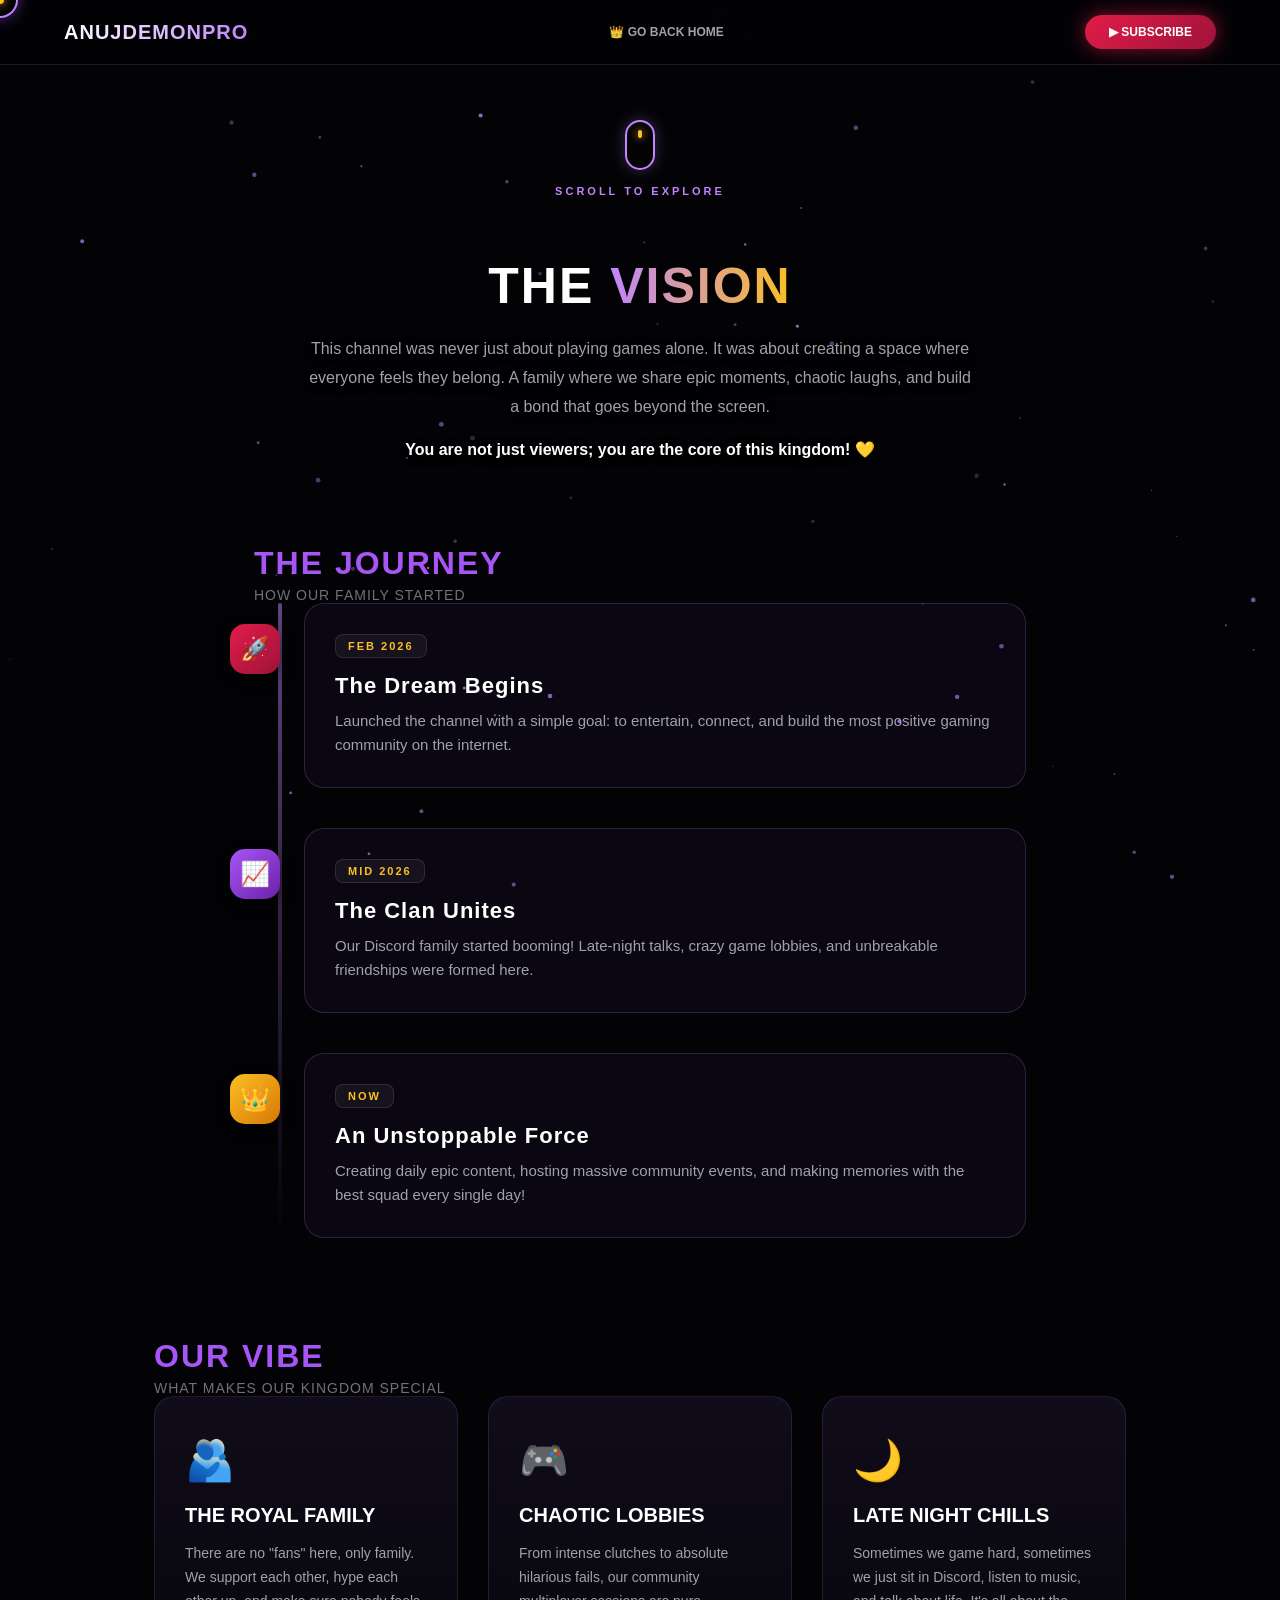
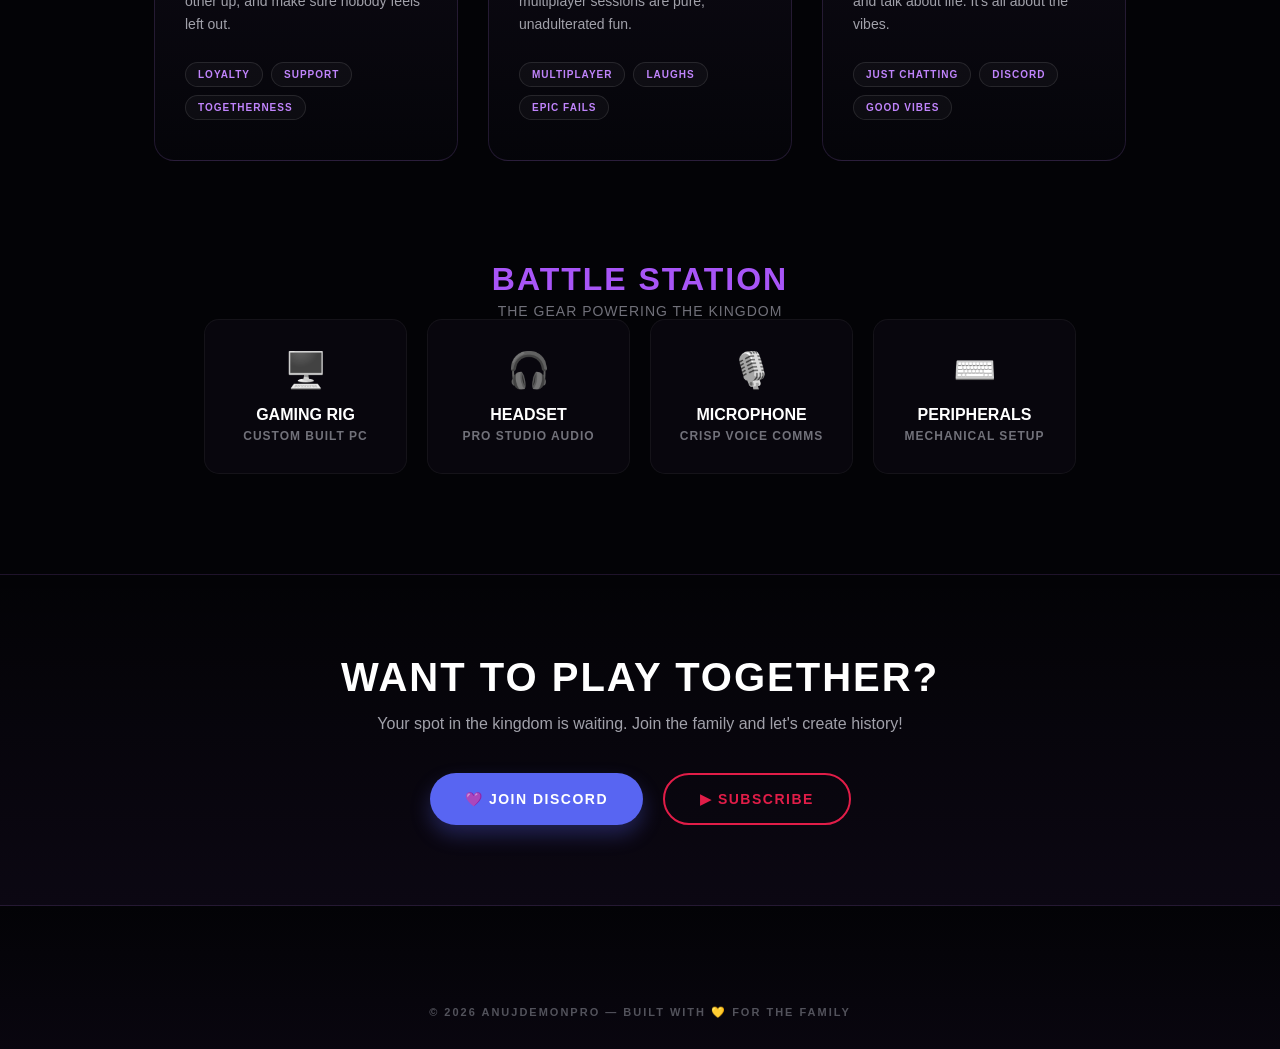
==== commit b0f07b57: "explore.html" ====
--- a/explore.html
+++ b/explore.html
@@ -167,7 +167,7 @@
         <h2 class="cta-title">WANT TO PLAY TOGETHER?</h2>
         <p class="cta-desc">Your spot in the kingdom is waiting. Join the family and let's create history!</p>
         <div class="cta-buttons">
-            <a href="https://discord.gg/5fRu2tfrH" target="_blank" class="cta-btn discord-btn touch-anim">💜 JOIN DISCORD</a>
+            <a href="https://discord.gg/WPDnNcpACz" target="_blank" class="cta-btn discord-btn touch-anim">💜 JOIN DISCORD</a>
             <a href="https://youtube.com/@anujdemonpro" target="_blank" class="cta-btn yt-btn touch-anim">▶ SUBSCRIBE</a>
         </div>
     </section>
